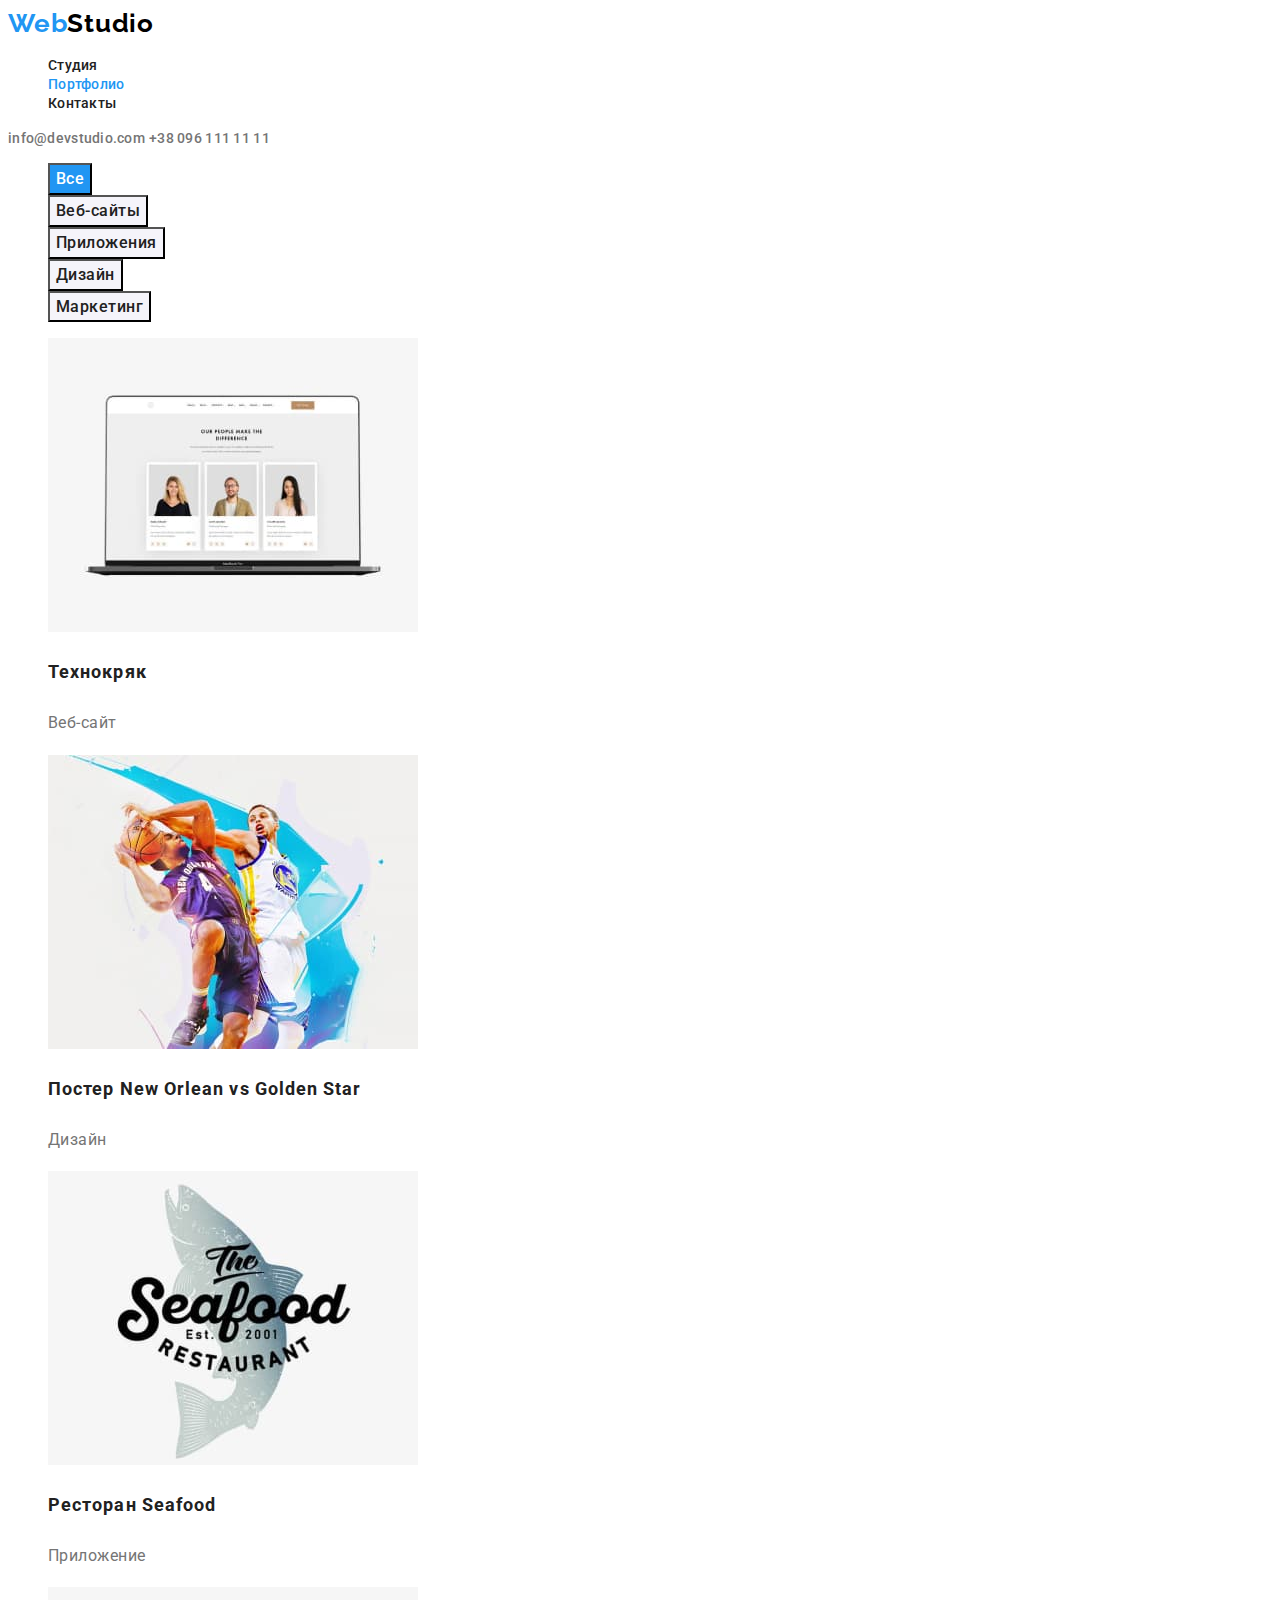
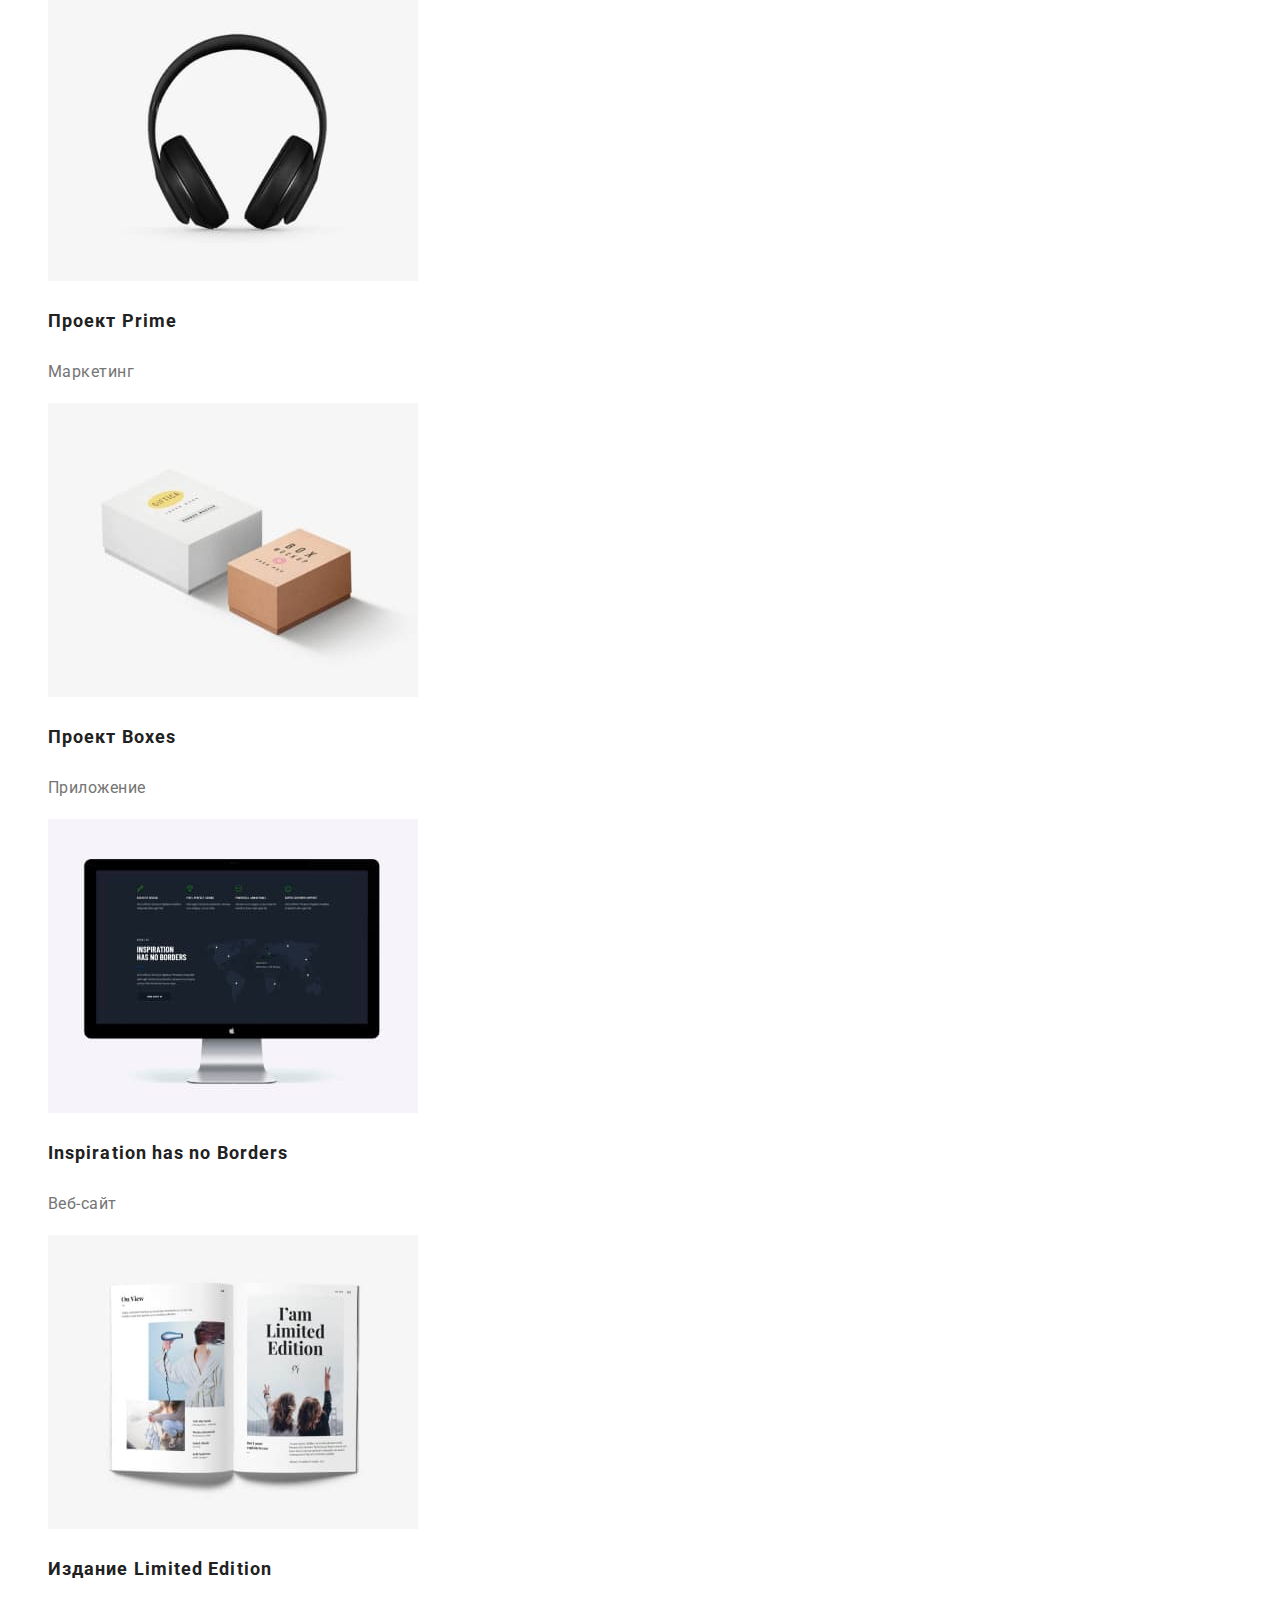
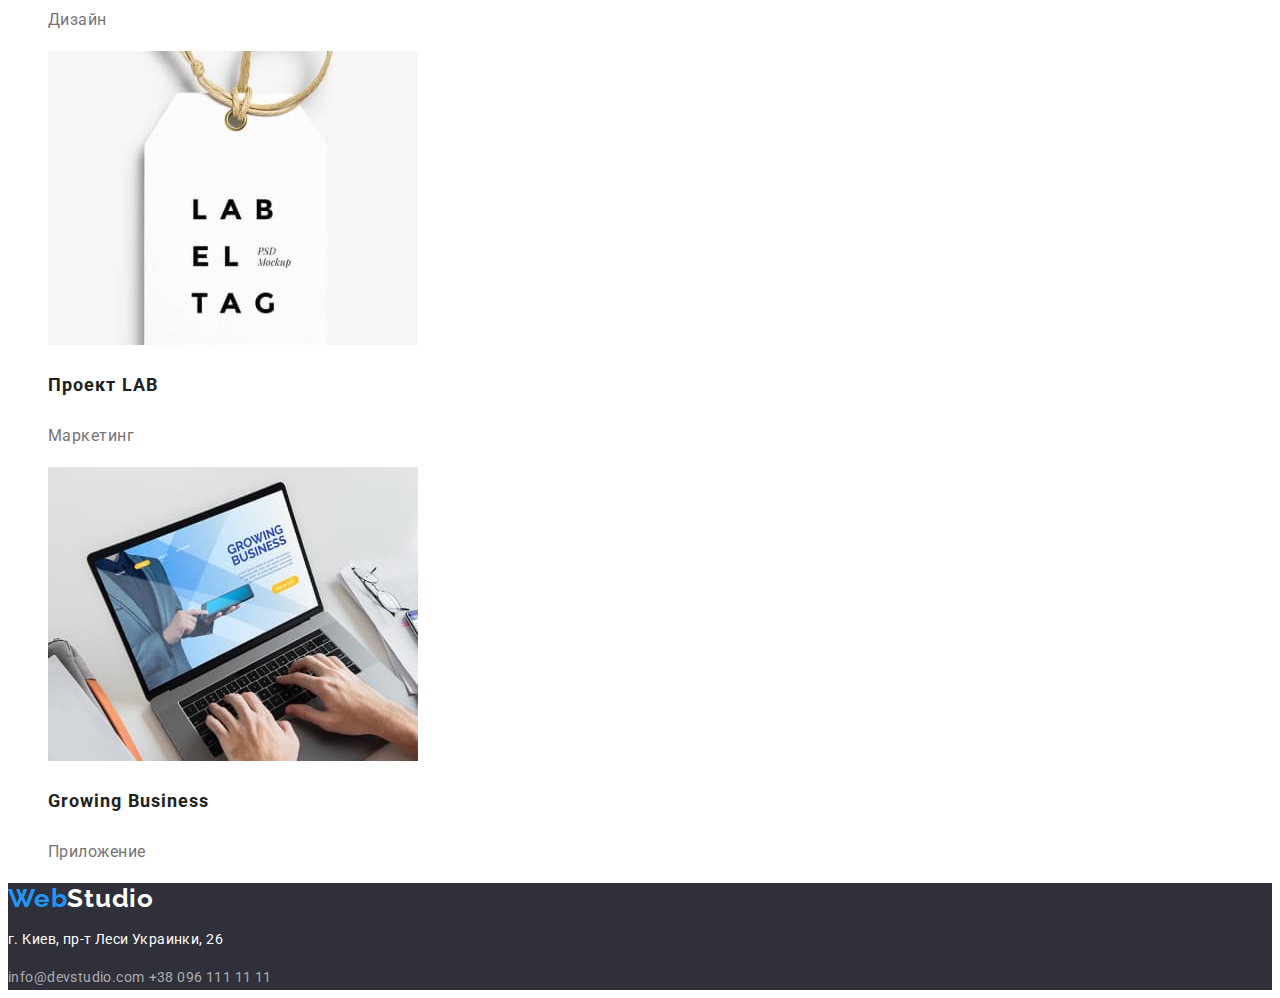
==== portfolio.html @ 4a42e612 "init from hw2" ====
<!DOCTYPE html>
<html lang="ru">
  <head>
    <meta charset="UTF-8" />
    <meta http-equiv="X-UA-Compatible" content="IE=edge" />
    <meta name="viewport" content="width=device-width, initial-scale=1.0" />
    <link rel="preconnect" href="https://fonts.googleapis.com" />
    <link rel="preconnect" href="https://fonts.gstatic.com" crossorigin />
    <link
      href="https://fonts.googleapis.com/css2?family=Raleway:wght@700&family=Roboto:wght@400;500;700;900&display=swap"
      rel="stylesheet"
    />
    <link rel="stylesheet" href="./css/styles.css" />
    <title>Работа 2</title>
  </head>

  <body>
    <header class="header">
      <a href="" class="webstudio-header link"><span class="webstudio-accent">Web</span>Studio</a>
      <nav class="header-navigation">
        <ul class="header-list list">
          <li class="header-item"><a href="./index.html" class="header-link link">Студия</a></li>
          <li class="header-item"><a href="" class="header-link current link">Портфолио</a></li>
          <li class="header-item"><a href="" class="header-link link">Контакты</a></li>
        </ul>
      </nav>
      <a class="header-tel link" href="mailto:info@devstudio.com">info@devstudio.com</a>
      <a class="header-tel link" href="tel:+380961111111">+38 096 111 11 11</a>
    </header>

    <main>
      <section class="portfolio">
        <h2 class="visually-hidden">Фильтры</h2>
        <ul class="filters-list list">
          <li class="filters-item"><button type="button" class="filters-btn current">Все</button></li>
          <li class="filters-item"><button type="button" class="filters-btn">Веб-сайты</button></li>
          <li class="filters-item"><button type="button" class="filters-btn">Приложения</button></li>
          <li class="filters-item"><button type="button" class="filters-btn">Дизайн</button></li>
          <li class="filters-item"><button type="button" class="filters-btn">Маркетинг</button></li>
        </ul>

        <h2 class="visually-hidden">Проекты</h2>
        <ul class="projects-list list">
          <li class="projects-item">
            <img src="./images/p-img1.jpg" width="370" alt="Проект 1" />
            <h3 class="projects-title">Технокряк</h3>
            <p class="projects-text">Веб-сайт</p>
          </li>
          <li class="projects-item">
            <img src="./images/p-img2.jpg" width="370" alt="Проект 2" />
            <h3 class="projects-title">Постер <span lang="en">New Orlean vs Golden Star</span></h3>
            <p class="projects-text">Дизайн</p>
          </li>
          <li class="projects-item">
            <img src="./images/p-img3.jpg" width="370" alt="Проект 3" />
            <h3 class="projects-title">Ресторан <span lang="en">Seafood</span></h3>
            <p class="projects-text">Приложение</p>
          </li>
          <li class="projects-item">
            <img src="./images/p-img4.jpg" width="370" alt="Проект 4" />
            <h3 class="projects-title">Проект <span lang="en">Prime</span></h3>
            <p class="projects-text">Маркетинг</p>
          </li>
          <li class="projects-item">
            <img src="./images/p-img5.jpg" width="370" alt="Проект 5" />
            <h3 class="projects-title">Проект <span lang="en">Boxes</span></h3>
            <p class="projects-text">Приложение</p>
          </li>
          <li class="projects-item">
            <img src="./images/p-img6.jpg" width="370" alt="Проект 6" />
            <h3 class="projects-title" lang="en">Inspiration has no Borders</h3>
            <p class="projects-text">Веб-сайт</p>
          </li>
          <li class="projects-item">
            <img src="./images/p-img7.jpg" width="370" alt="Проект 7" />
            <h3 class="projects-title">Издание <span lang="en">Limited Edition</span></h3>
            <p class="projects-text">Дизайн</p>
          </li>
          <li class="projects-item">
            <img src="./images/p-img8.jpg" width="370" alt="Проект 8" />
            <h3 class="projects-title">Проект <span lang="en">LAB</span></h3>
            <p class="projects-text">Маркетинг</p>
          </li>
          <li class="projects-item">
            <img src="./images/p-img9.jpg" width="370" alt="Проект 9" />
            <h3 class="projects-title" lang="en">Growing Business</h3>
            <p class="projects-text">Приложение</p>
          </li>
        </ul>
      </section>
    </main>

    <footer class="footer">
      <a href="" class="webstudio-footer link"><span class="webstudio-accent">Web</span>Studio</a>
      <address>
        <p class="footer-address">г. Киев, пр-т Леси Украинки, 26</p>
        <a class="footer-tel link" href="mailto:info@devstudio.com">info@devstudio.com</a>
        <a class="footer-tel link" href="tel:+380961111111">+38 096 111 11 11</a>
      </address>
    </footer>
  </body>
</html>
---- css/styles.css ----
:root {
  --main-color: #757575;
  --main-bg-color: #ffffff;
  --webstudio-header-color: #000000;
  --webstudio-footer-color: #ffffff;
  --accent-color: #2196f3;
  --title-color: #212121;
  --dark-bg-color: #2f303a;
  --hero-title-color: #ffffff;
  --btn-text-color: #ffffff;
  --btn-bg-color: #f5f4fa;
  --feature-title-color: #212121;
  --team-bg-color: #f5f4fa;
  --footer-addr-color: #ffffff;
  --footer-tel-color: rgba(255, 255, 255, 0.6);
}

.visually-hidden {
  position: absolute;
  white-space: nowrap;
  width: 1px;
  height: 1px;
  overflow: hidden;
  border: 0;
  padding: 0;
  clip: rect(0 0 0 0);
  clip-path: inset(50%);
  margin: -1px;
}

body {
  /* Основной цвет - цвет абзацев */
  color: var(--main-color);
  /* Основной фон страницы */
  background-color: var(--main-bg-color);
  font-family: 'Roboto', Tahoma, sans-serif;
}

/* Убираем подчеркивание у ссылок */
.link {
  text-decoration: none;
}

/* Убираем точки у списков */
.list {
  list-style: none;
}

/* ---------------------HEADER--------------------- */

.webstudio-header {
  font-family: 'Raleway', Tahoma, sans-serif;
  font-weight: 700;
  font-size: 26px;
  line-height: 1.19;
  letter-spacing: 0.03em;
  color: var(--webstudio-header-color);
}

.webstudio-accent {
  color: var(--accent-color);
}

.header-link {
  font-weight: 500;
  font-size: 14px;
  line-height: 1.14;
  letter-spacing: 0.02em;
  color: var(--title-color);
}

.header-link.current {
  color: var(--accent-color);
}

.header-link:hover,
.header-link:focus {
  color: var(--accent-color);
}

.header-tel {
  font-weight: 500;
  font-size: 14px;
  line-height: 1.14;
  letter-spacing: 0.02em;
  color: inherit;
}

.header-tel:hover,
.header-tel:focus {
  color: var(--accent-color);
}

/* ---------------------HERO--------------------- */

.hero {
  background-color: var(--dark-bg-color);
}

.hero-title {
  font-weight: 900;
  font-size: 44px;
  line-height: 1.36;
  text-align: center;
  letter-spacing: 0.06em;
  text-transform: uppercase;
  color: var(--hero-title-color);
}

.hero-btn {
  font-family: inherit;
  font-weight: 700;
  font-size: 16px;
  line-height: 1.88;
  letter-spacing: 0.06em;
  color: var(--btn-text-color);
  background-color: var(--accent-color);
  cursor: pointer;
  /* display: flex;
  align-items: center;
  text-align: center; */
}

/* ---------------------FEATURE--------------------- */

.feature-title {
  font-size: 14px;
  line-height: 16px;
  letter-spacing: 0.03em;
  text-transform: uppercase;
  color: var(--title-color);
}

.feature-text {
  font-size: 14px;
  line-height: 1.71;
  letter-spacing: 0.03em;
}

/* ---------------------WORK--------------------- */

.section-title {
  font-size: 36px;
  line-height: 1.71;
  text-align: center;
  letter-spacing: 0.03em;
  color: var(--title-color);
}

/* ---------------------TEAM--------------------- */

.team {
  background-color: var(--team-bg-color);
}

.team-item-title {
  font-weight: 500;
  font-size: 16px;
  line-height: 1.19;
  text-align: center;
  letter-spacing: 0.03em;
  color: var(--title-color);
}

.team-item-text {
  font-size: 16px;
  line-height: 1.19;
  text-align: center;
  letter-spacing: 0.03em;
}

/* ---------------------FOOTER--------------------- */

.webstudio-footer {
  font-family: 'Raleway', Tahoma, sans-serif;
  font-weight: 700;
  font-size: 26px;
  line-height: 1.19;
  letter-spacing: 0.03em;
  color: var(--webstudio-footer-color);
}

.footer {
  background-color: var(--dark-bg-color);
}

.footer-address {
  font-size: 14px;
  line-height: 1.71;
  letter-spacing: 0.03em;
  font-style: normal;
  color: var(--footer-addr-color);
}

.footer-tel {
  font-size: 14px;
  line-height: 1.71;
  letter-spacing: 0.03em;
  font-style: normal;
  color: var(--footer-tel-color);
}

.footer-tel:hover,
.footer-tel:focus {
  color: var(--accent-color);
}

/* ---------------------PORTFOLIO--------------------- */

.filters-btn {
  font-family: inherit;
  font-weight: 500;
  font-size: 16px;
  line-height: 1.62;
  text-align: center;
  letter-spacing: 0.03em;
  cursor: pointer;
  color: var(--title-color);
  background-color: var(--btn-bg-color);
}

.filters-btn:hover,
.filters-btn:focus,
.filters-btn.current {
  color: var(--btn-text-color);
  background-color: var(--accent-color);
}

.projects-title {
  font-size: 18px;
  line-height: 2;
  letter-spacing: 0.06em;
  color: var(--title-color);
}

.projects-text {
  font-size: 16px;
  line-height: 1.88;
  letter-spacing: 0.03em;
}
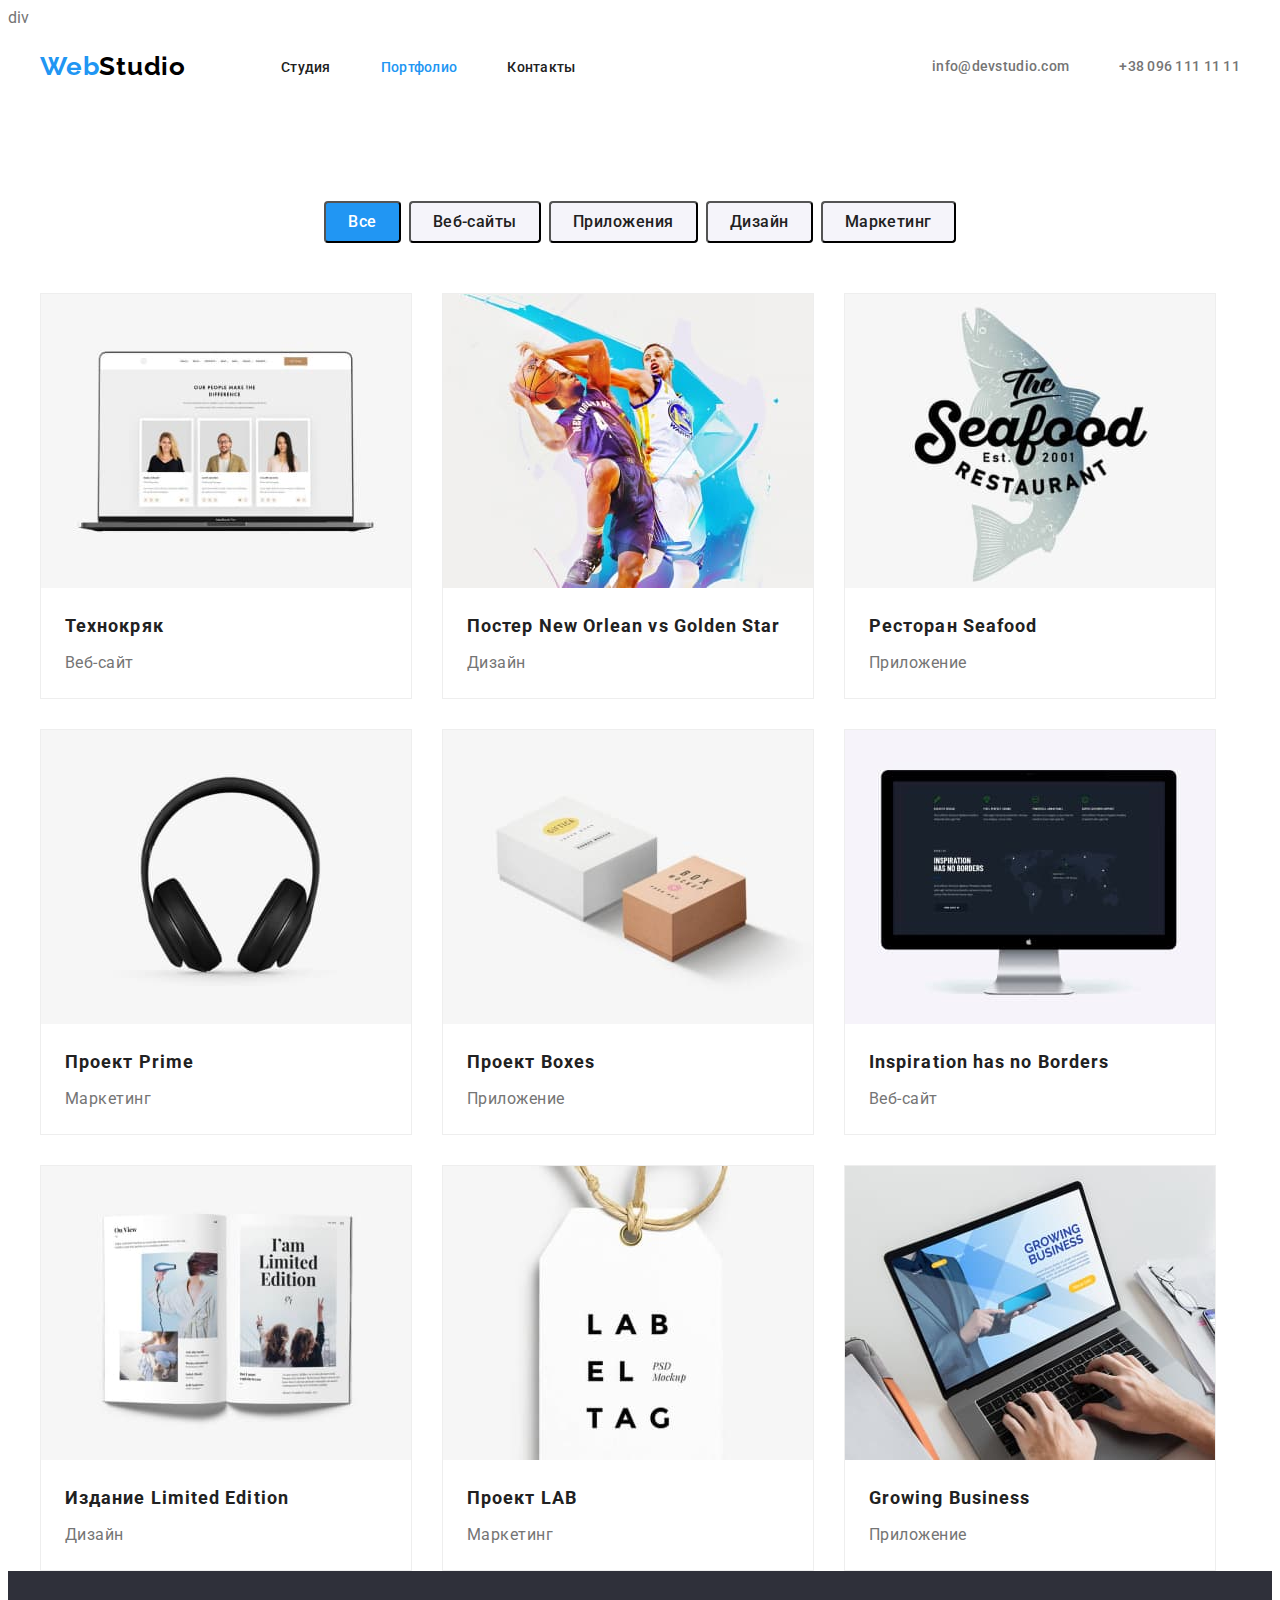
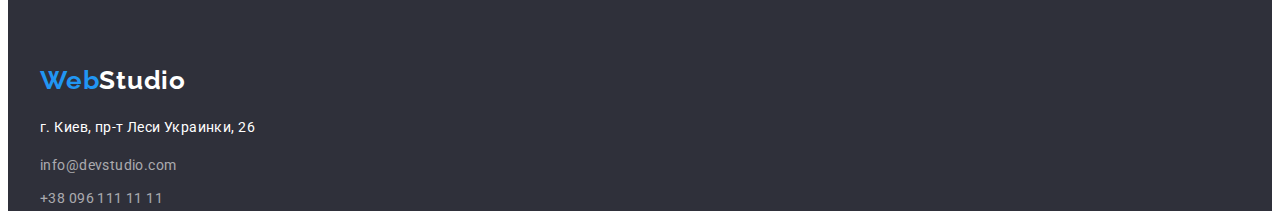
==== commit f74b949b: "version 1" ====
--- a/portfolio.html
+++ b/portfolio.html
@@ -1,4 +1,4 @@
-<!DOCTYPE html>
+div<!DOCTYPE html>
 <html lang="ru">
   <head>
     <meta charset="UTF-8" />
@@ -10,93 +10,107 @@
       href="https://fonts.googleapis.com/css2?family=Raleway:wght@700&family=Roboto:wght@400;500;700;900&display=swap"
       rel="stylesheet"
     />
+    <link
+      rel="stylesheet"
+      href="https://cdnjs.cloudflare.com/ajax/libs/modern-normalize/1.1.0/modern-normalize.min.css"
+      integrity="sha512-wpPYUAdjBVSE4KJnH1VR1HeZfpl1ub8YT/NKx4PuQ5NmX2tKuGu6U/JRp5y+Y8XG2tV+wKQpNHVUX03MfMFn9Q=="
+      crossorigin="anonymous"
+      referrerpolicy="no-referrer"
+    />
+
     <link rel="stylesheet" href="./css/styles.css" />
-    <title>Работа 2</title>
+    <title>Работа 3</title>
   </head>
 
   <body>
     <header class="header">
-      <a href="" class="webstudio-header link"><span class="webstudio-accent">Web</span>Studio</a>
-      <nav class="header-navigation">
-        <ul class="header-list list">
-          <li class="header-item"><a href="./index.html" class="header-link link">Студия</a></li>
-          <li class="header-item"><a href="" class="header-link current link">Портфолио</a></li>
-          <li class="header-item"><a href="" class="header-link link">Контакты</a></li>
+      <div class="container header-nav">
+        <a href="" class="webstudio-header"><span class="webstudio-accent">Web</span>Studio</a>
+        <ul class="site-nav list">
+          <li class="item"><a href="./index.html" class="link">Студия</a></li>
+          <li class="item"><a href="" class="link current">Портфолио</a></li>
+          <li class="item"><a href="" class="link">Контакты</a></li>
         </ul>
-      </nav>
-      <a class="header-tel link" href="mailto:info@devstudio.com">info@devstudio.com</a>
-      <a class="header-tel link" href="tel:+380961111111">+38 096 111 11 11</a>
+        <div class="auth-nav">
+          <a class="auth-tel" href="mailto:info@devstudio.com">info@devstudio.com</a>
+          <a class="auth-tel" href="tel:+380961111111">+38 096 111 11 11</a>
+        </div>
+      </div>
     </header>
 
     <main>
-      <section class="portfolio">
-        <h2 class="visually-hidden">Фильтры</h2>
-        <ul class="filters-list list">
-          <li class="filters-item"><button type="button" class="filters-btn current">Все</button></li>
-          <li class="filters-item"><button type="button" class="filters-btn">Веб-сайты</button></li>
-          <li class="filters-item"><button type="button" class="filters-btn">Приложения</button></li>
-          <li class="filters-item"><button type="button" class="filters-btn">Дизайн</button></li>
-          <li class="filters-item"><button type="button" class="filters-btn">Маркетинг</button></li>
-        </ul>
+      <section class="section">
+        <div class="container">
+          <h2 class="visually-hidden">Фильтры</h2>
+          <ul class="filters list">
+            <li class="item"><button type="button" class="btn current">Все</button></li>
+            <li class="item"><button type="button" class="btn">Веб-сайты</button></li>
+            <li class="item"><button type="button" class="btn">Приложения</button></li>
+            <li class="item"><button type="button" class="btn">Дизайн</button></li>
+            <li class="item"><button type="button" class="btn">Маркетинг</button></li>
+          </ul>
 
-        <h2 class="visually-hidden">Проекты</h2>
-        <ul class="projects-list list">
-          <li class="projects-item">
-            <img src="./images/p-img1.jpg" width="370" alt="Проект 1" />
-            <h3 class="projects-title">Технокряк</h3>
-            <p class="projects-text">Веб-сайт</p>
-          </li>
-          <li class="projects-item">
-            <img src="./images/p-img2.jpg" width="370" alt="Проект 2" />
-            <h3 class="projects-title">Постер <span lang="en">New Orlean vs Golden Star</span></h3>
-            <p class="projects-text">Дизайн</p>
-          </li>
-          <li class="projects-item">
-            <img src="./images/p-img3.jpg" width="370" alt="Проект 3" />
-            <h3 class="projects-title">Ресторан <span lang="en">Seafood</span></h3>
-            <p class="projects-text">Приложение</p>
-          </li>
-          <li class="projects-item">
-            <img src="./images/p-img4.jpg" width="370" alt="Проект 4" />
-            <h3 class="projects-title">Проект <span lang="en">Prime</span></h3>
-            <p class="projects-text">Маркетинг</p>
-          </li>
-          <li class="projects-item">
-            <img src="./images/p-img5.jpg" width="370" alt="Проект 5" />
-            <h3 class="projects-title">Проект <span lang="en">Boxes</span></h3>
-            <p class="projects-text">Приложение</p>
-          </li>
-          <li class="projects-item">
-            <img src="./images/p-img6.jpg" width="370" alt="Проект 6" />
-            <h3 class="projects-title" lang="en">Inspiration has no Borders</h3>
-            <p class="projects-text">Веб-сайт</p>
-          </li>
-          <li class="projects-item">
-            <img src="./images/p-img7.jpg" width="370" alt="Проект 7" />
-            <h3 class="projects-title">Издание <span lang="en">Limited Edition</span></h3>
-            <p class="projects-text">Дизайн</p>
-          </li>
-          <li class="projects-item">
-            <img src="./images/p-img8.jpg" width="370" alt="Проект 8" />
-            <h3 class="projects-title">Проект <span lang="en">LAB</span></h3>
-            <p class="projects-text">Маркетинг</p>
-          </li>
-          <li class="projects-item">
-            <img src="./images/p-img9.jpg" width="370" alt="Проект 9" />
-            <h3 class="projects-title" lang="en">Growing Business</h3>
-            <p class="projects-text">Приложение</p>
-          </li>
-        </ul>
+          <h2 class="visually-hidden">Проекты</h2>
+          <ul class="projects list">
+            <li class="item">
+              <img src="./images/p-img1.jpg" width="370" alt="Проект 1" />
+              <h3 class="title">Технокряк</h3>
+              <p class="text">Веб-сайт</p>
+            </li>
+            <li class="item">
+              <img src="./images/p-img2.jpg" width="370" alt="Проект 2" />
+              <h3 class="title">Постер <span lang="en">New Orlean vs Golden Star</span></h3>
+              <p class="text">Дизайн</p>
+            </li>
+            <li class="item">
+              <img src="./images/p-img3.jpg" width="370" alt="Проект 3" />
+              <h3 class="title">Ресторан <span lang="en">Seafood</span></h3>
+              <p class="text">Приложение</p>
+            </li>
+            <li class="item">
+              <img src="./images/p-img4.jpg" width="370" alt="Проект 4" />
+              <h3 class="title">Проект <span lang="en">Prime</span></h3>
+              <p class="text">Маркетинг</p>
+            </li>
+            <li class="item">
+              <img src="./images/p-img5.jpg" width="370" alt="Проект 5" />
+              <h3 class="title">Проект <span lang="en">Boxes</span></h3>
+              <p class="text">Приложение</p>
+            </li>
+            <li class="item">
+              <img src="./images/p-img6.jpg" width="370" alt="Проект 6" />
+              <h3 class="title" lang="en">Inspiration has no Borders</h3>
+              <p class="text">Веб-сайт</p>
+            </li>
+            <li class="item">
+              <img src="./images/p-img7.jpg" width="370" alt="Проект 7" />
+              <h3 class="title">Издание <span lang="en">Limited Edition</span></h3>
+              <p class="text">Дизайн</p>
+            </li>
+            <li class="item">
+              <img src="./images/p-img8.jpg" width="370" alt="Проект 8" />
+              <h3 class="title">Проект <span lang="en">LAB</span></h3>
+              <p class="text">Маркетинг</p>
+            </li>
+            <li class="item">
+              <img src="./images/p-img9.jpg" width="370" alt="Проект 9" />
+              <h3 class="title" lang="en">Growing Business</h3>
+              <p class="text">Приложение</p>
+            </li>
+          </ul>
+        </div>
       </section>
     </main>
 
-    <footer class="footer">
-      <a href="" class="webstudio-footer link"><span class="webstudio-accent">Web</span>Studio</a>
-      <address>
-        <p class="footer-address">г. Киев, пр-т Леси Украинки, 26</p>
-        <a class="footer-tel link" href="mailto:info@devstudio.com">info@devstudio.com</a>
-        <a class="footer-tel link" href="tel:+380961111111">+38 096 111 11 11</a>
-      </address>
+    <footer class="section footer">
+      <div class="container">
+        <a href="" class="webstudio-footer link"><span class="webstudio-accent">Web</span>Studio</a>
+        <address>
+          <p class="footer-address">г. Киев, пр-т Леси Украинки, 26</p>
+          <a class="footer-tel" href="mailto:info@devstudio.com">info@devstudio.com</a>
+          <a class="footer-tel" href="tel:+380961111111">+38 096 111 11 11</a>
+        </address>
+      </div>
     </footer>
   </body>
 </html>
--- a/css/styles.css
+++ b/css/styles.css
@@ -13,6 +13,7 @@
   --team-bg-color: #f5f4fa;
   --footer-addr-color: #ffffff;
   --footer-tel-color: rgba(255, 255, 255, 0.6);
+  --border-color: #eeeeee;
 }
 
 .visually-hidden {
@@ -29,117 +30,177 @@
 }
 
 body {
+  font-family: 'Roboto', Tahoma, sans-serif;
+
+  /* letter-spacing: -0.015em;
+  font-size: 18px;
+  line-height: 1.67; */
+
   /* Основной цвет - цвет абзацев */
   color: var(--main-color);
   /* Основной фон страницы */
   background-color: var(--main-bg-color);
-  font-family: 'Roboto', Tahoma, sans-serif;
-}
-
-/* Убираем подчеркивание у ссылок */
-.link {
-  text-decoration: none;
-}
-
-/* Убираем точки у списков */
+}
+
+/* Утилиты */
+
+/* Убираем точки и паддинги у списков */
 .list {
+  padding: 0;
+  margin: 0;
   list-style: none;
 }
 
+/* Контейнер */
+.container {
+  margin-left: auto;
+  margin-right: auto;
+  width: 1200px;
+  padding-left: 15px;
+  padding-right: 15px;
+  /* outline: 2px solid tomato; */
+}
+
+img {
+  display: block;
+  width: 100%;
+  height: auto;
+}
+
 /* ---------------------HEADER--------------------- */
 
 .webstudio-header {
+  padding-top: 24px;
+  padding-bottom: 25px;
+
   font-family: 'Raleway', Tahoma, sans-serif;
   font-weight: 700;
   font-size: 26px;
   line-height: 1.19;
   letter-spacing: 0.03em;
+
   color: var(--webstudio-header-color);
+
+  text-decoration: none;
 }
 
 .webstudio-accent {
   color: var(--accent-color);
 }
 
-.header-link {
+.header-nav {
+  display: flex;
+  align-items: center;
+}
+
+.site-nav {
+  display: flex;
+  margin-left: 95px;
+}
+
+.site-nav .item + .item {
+  margin-left: 50px;
+}
+
+.site-nav .link {
+  padding-top: 32px;
+  padding-bottom: 32px;
+
   font-weight: 500;
   font-size: 14px;
   line-height: 1.14;
   letter-spacing: 0.02em;
-  color: var(--title-color);
-}
-
-.header-link.current {
+
+  color: var(--title-color);
+
+  text-decoration: none;
+}
+
+.site-nav .link:hover,
+.site-nav .link:focus {
   color: var(--accent-color);
 }
 
-.header-link:hover,
-.header-link:focus {
+.site-nav .link.current {
   color: var(--accent-color);
 }
 
-.header-tel {
+.auth-nav {
+  display: flex;
+  margin-left: auto;
+}
+
+.auth-nav .auth-tel + .auth-tel {
+  margin-left: 50px;
+}
+
+.auth-tel {
+  padding-top: 32px;
+  padding-bottom: 32px;
+
   font-weight: 500;
   font-size: 14px;
   line-height: 1.14;
   letter-spacing: 0.02em;
+
   color: inherit;
-}
-
-.header-tel:hover,
-.header-tel:focus {
+
+  text-decoration: none;
+}
+
+.auth-tel:hover,
+.auth-tel:focus {
   color: var(--accent-color);
 }
 
 /* ---------------------HERO--------------------- */
 
 .hero {
+  text-align: center;
+
   background-color: var(--dark-bg-color);
 }
 
 .hero-title {
+  margin-top: 0;
+  margin-bottom: 30px;
+
   font-weight: 900;
   font-size: 44px;
   line-height: 1.36;
-  text-align: center;
   letter-spacing: 0.06em;
   text-transform: uppercase;
+
   color: var(--hero-title-color);
 }
 
 .hero-btn {
+  display: inline-block;
+  padding: 10px 32px;
+  min-width: 200px;
+
   font-family: inherit;
   font-weight: 700;
   font-size: 16px;
   line-height: 1.88;
   letter-spacing: 0.06em;
+
   color: var(--btn-text-color);
   background-color: var(--accent-color);
+
   cursor: pointer;
-  /* display: flex;
-  align-items: center;
-  text-align: center; */
-}
-
-/* ---------------------FEATURE--------------------- */
-
-.feature-title {
-  font-size: 14px;
-  line-height: 16px;
-  letter-spacing: 0.03em;
-  text-transform: uppercase;
-  color: var(--title-color);
-}
-
-.feature-text {
-  font-size: 14px;
-  line-height: 1.71;
-  letter-spacing: 0.03em;
-}
-
-/* ---------------------WORK--------------------- */
+}
+
+/* ---------------------SECTION--------------------- */
+
+.section {
+  padding-top: 94px;
+}
 
 .section-title {
+  margin-top: 0;
+  margin-bottom: 50px;
+
   font-size: 36px;
   line-height: 1.71;
   text-align: center;
@@ -147,13 +208,73 @@
   color: var(--title-color);
 }
 
+/* ---------------------FEATURE--------------------- */
+
+.feature-list {
+  display: flex;
+  flex-wrap: wrap;
+}
+
+.feature-list .item {
+  width: 270px;
+}
+.feature-list .item + .item {
+  margin-left: 30px;
+}
+
+.feature-list .title {
+  margin-top: 0px;
+  margin-bottom: 10px;
+
+  font-size: 14px;
+  line-height: 16px;
+  letter-spacing: 0.03em;
+  text-transform: uppercase;
+  color: var(--title-color);
+}
+
+.feature-list .text {
+  margin-top: 0;
+  margin-bottom: 0;
+
+  font-size: 14px;
+  line-height: 1.71;
+  letter-spacing: 0.03em;
+}
+
+/* ---------------------WORK--------------------- */
+
+.work-list {
+  display: flex;
+  flex-wrap: wrap;
+}
+
+.work-list .item {
+  width: 370px;
+}
+
+.work-list .item + .item {
+  margin-left: 30px;
+}
+
 /* ---------------------TEAM--------------------- */
 
-.team {
-  background-color: var(--team-bg-color);
-}
-
-.team-item-title {
+.team-list {
+  display: flex;
+  flex-wrap: wrap;
+}
+
+.team-list .item {
+  width: 270px;
+}
+.team-list .item + .item {
+  margin-left: 30px;
+}
+
+.team-list .title {
+  margin-top: 0;
+  margin-bottom: 10px;
+
   font-weight: 500;
   font-size: 16px;
   line-height: 1.19;
@@ -162,7 +283,7 @@
   color: var(--title-color);
 }
 
-.team-item-text {
+.team-list .text {
   font-size: 16px;
   line-height: 1.19;
   text-align: center;
@@ -171,20 +292,27 @@
 
 /* ---------------------FOOTER--------------------- */
 
+.footer {
+  margin-bottom: 0;
+
+  background-color: var(--dark-bg-color);
+}
+
 .webstudio-footer {
+  margin-top: 60px;
+
   font-family: 'Raleway', Tahoma, sans-serif;
   font-weight: 700;
   font-size: 26px;
   line-height: 1.19;
   letter-spacing: 0.03em;
   color: var(--webstudio-footer-color);
-}
-
-.footer {
-  background-color: var(--dark-bg-color);
+  text-decoration: none;
 }
 
 .footer-address {
+  margin-top: 20px;
+
   font-size: 14px;
   line-height: 1.71;
   letter-spacing: 0.03em;
@@ -193,11 +321,16 @@
 }
 
 .footer-tel {
+  margin-top: 9px;
+
+  display: block;
   font-size: 14px;
   line-height: 1.71;
   letter-spacing: 0.03em;
   font-style: normal;
   color: var(--footer-tel-color);
+
+  text-decoration: none;
 }
 
 .footer-tel:hover,
@@ -207,7 +340,20 @@
 
 /* ---------------------PORTFOLIO--------------------- */
 
-.filters-btn {
+.filters {
+  display: flex;
+  flex-wrap: wrap;
+  justify-content: center;
+  margin-bottom: 50px;
+}
+
+.filters .item + .item {
+  margin-left: 8px;
+}
+.filters .btn {
+  padding: 6px 22px;
+  border-radius: 4px;
+  min-width: 73px;
   font-family: inherit;
   font-weight: 500;
   font-size: 16px;
@@ -219,21 +365,37 @@
   background-color: var(--btn-bg-color);
 }
 
-.filters-btn:hover,
-.filters-btn:focus,
-.filters-btn.current {
+.filters .btn:hover,
+.filters .btn:focus,
+.filters .btn.current {
   color: var(--btn-text-color);
   background-color: var(--accent-color);
 }
 
-.projects-title {
+.projects {
+  display: flex;
+  flex-wrap: wrap;
+  margin: -15px;
+}
+
+.projects .item {
+  width: 370px;
+  margin: 15px;
+
+  border: 1px solid var(--border-color);
+}
+
+.projects .title {
+  margin: 20px 24px 0 24px;
   font-size: 18px;
   line-height: 2;
   letter-spacing: 0.06em;
   color: var(--title-color);
 }
 
-.projects-text {
+.projects .text {
+  margin: 4px 24px 20px 24px;
+
   font-size: 16px;
   line-height: 1.88;
   letter-spacing: 0.03em;
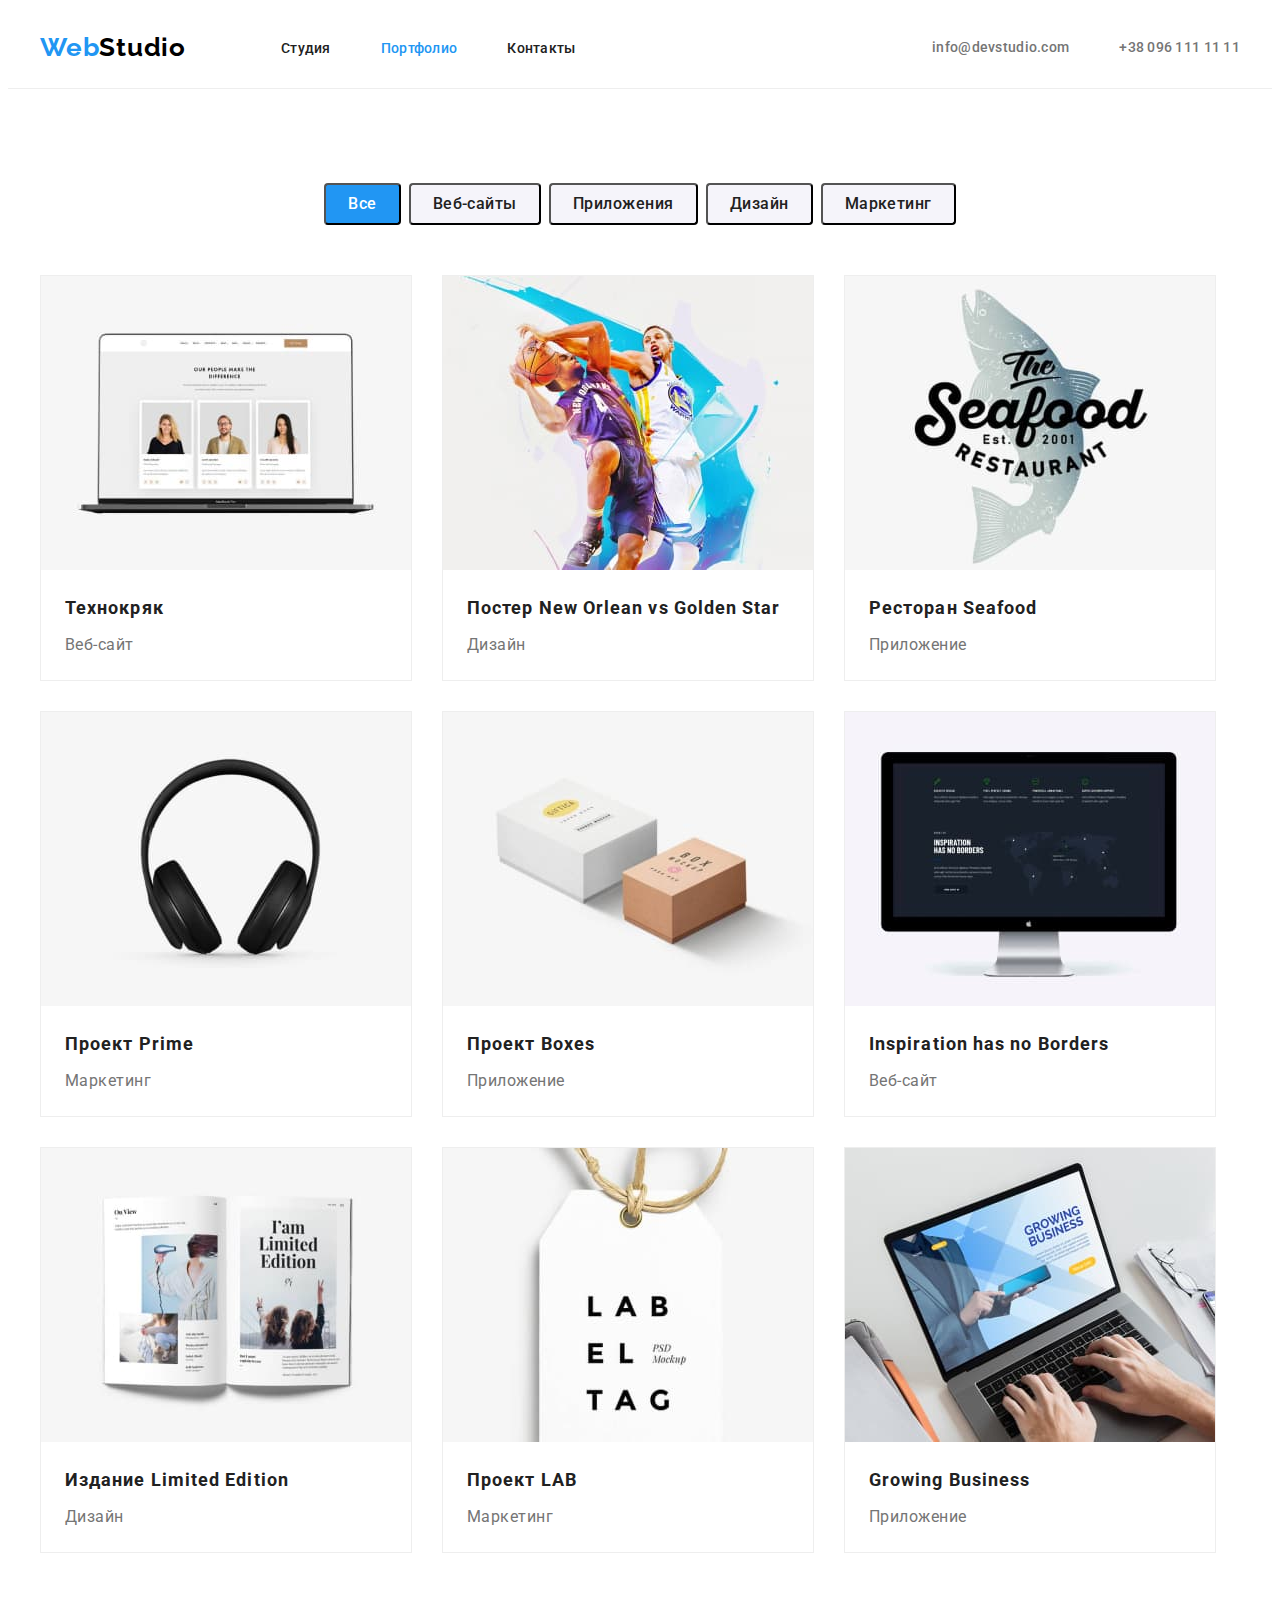
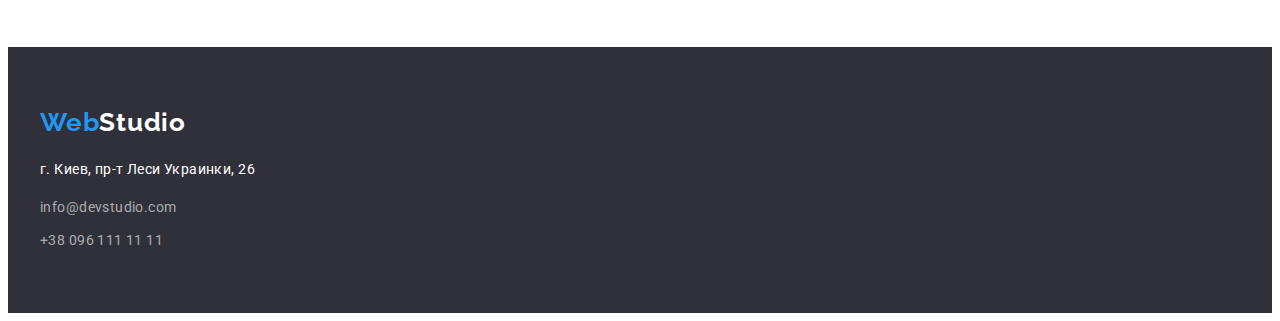
==== commit ce3bf0ee: "correct errors" ====
--- a/portfolio.html
+++ b/portfolio.html
@@ -1,4 +1,4 @@
-div<!DOCTYPE html>
+<!DOCTYPE html>
 <html lang="ru">
   <head>
     <meta charset="UTF-8" />
@@ -54,48 +54,66 @@
           <ul class="projects list">
             <li class="item">
               <img src="./images/p-img1.jpg" width="370" alt="Проект 1" />
-              <h3 class="title">Технокряк</h3>
-              <p class="text">Веб-сайт</p>
+              <div class="project-data">
+                <h3 class="title">Технокряк</h3>
+                <p class="text">Веб-сайт</p>
+              </div>
             </li>
             <li class="item">
               <img src="./images/p-img2.jpg" width="370" alt="Проект 2" />
-              <h3 class="title">Постер <span lang="en">New Orlean vs Golden Star</span></h3>
-              <p class="text">Дизайн</p>
+              <div class="project-data">
+                <h3 class="title">Постер <span lang="en">New Orlean vs Golden Star</span></h3>
+                <p class="text">Дизайн</p>
+              </div>
             </li>
             <li class="item">
               <img src="./images/p-img3.jpg" width="370" alt="Проект 3" />
-              <h3 class="title">Ресторан <span lang="en">Seafood</span></h3>
-              <p class="text">Приложение</p>
+              <div class="project-data">
+                <h3 class="title">Ресторан <span lang="en">Seafood</span></h3>
+                <p class="text">Приложение</p>
+              </div>
             </li>
             <li class="item">
               <img src="./images/p-img4.jpg" width="370" alt="Проект 4" />
-              <h3 class="title">Проект <span lang="en">Prime</span></h3>
-              <p class="text">Маркетинг</p>
+              <div class="project-data">
+                <h3 class="title">Проект <span lang="en">Prime</span></h3>
+                <p class="text">Маркетинг</p>
+              </div>
             </li>
             <li class="item">
               <img src="./images/p-img5.jpg" width="370" alt="Проект 5" />
-              <h3 class="title">Проект <span lang="en">Boxes</span></h3>
-              <p class="text">Приложение</p>
+              <div class="project-data">
+                <h3 class="title">Проект <span lang="en">Boxes</span></h3>
+                <p class="text">Приложение</p>
+              </div>
             </li>
             <li class="item">
               <img src="./images/p-img6.jpg" width="370" alt="Проект 6" />
-              <h3 class="title" lang="en">Inspiration has no Borders</h3>
-              <p class="text">Веб-сайт</p>
+              <div class="project-data">
+                <h3 class="title" lang="en">Inspiration has no Borders</h3>
+                <p class="text">Веб-сайт</p>
+              </div>
             </li>
             <li class="item">
               <img src="./images/p-img7.jpg" width="370" alt="Проект 7" />
-              <h3 class="title">Издание <span lang="en">Limited Edition</span></h3>
-              <p class="text">Дизайн</p>
+              <div class="project-data">
+                <h3 class="title">Издание <span lang="en">Limited Edition</span></h3>
+                <p class="text">Дизайн</p>
+              </div>
             </li>
             <li class="item">
               <img src="./images/p-img8.jpg" width="370" alt="Проект 8" />
-              <h3 class="title">Проект <span lang="en">LAB</span></h3>
-              <p class="text">Маркетинг</p>
+              <div class="project-data">
+                <h3 class="title">Проект <span lang="en">LAB</span></h3>
+                <p class="text">Маркетинг</p>
+              </div>
             </li>
             <li class="item">
               <img src="./images/p-img9.jpg" width="370" alt="Проект 9" />
-              <h3 class="title" lang="en">Growing Business</h3>
-              <p class="text">Приложение</p>
+              <div class="project-data">
+                <h3 class="title" lang="en">Growing Business</h3>
+                <p class="text">Приложение</p>
+              </div>
             </li>
           </ul>
         </div>
--- a/css/styles.css
+++ b/css/styles.css
@@ -11,6 +11,7 @@
   --btn-bg-color: #f5f4fa;
   --feature-title-color: #212121;
   --team-bg-color: #f5f4fa;
+  --team-card-color: #ffffff;
   --footer-addr-color: #ffffff;
   --footer-tel-color: rgba(255, 255, 255, 0.6);
   --border-color: #eeeeee;
@@ -88,6 +89,9 @@
   color: var(--accent-color);
 }
 
+.header {
+  border-bottom: 1px solid var(--border-color);
+}
 .header-nav {
   display: flex;
   align-items: center;
@@ -156,6 +160,8 @@
 /* ---------------------HERO--------------------- */
 
 .hero {
+  padding-top: 200px;
+  padding-bottom: 200px;
   text-align: center;
 
   background-color: var(--dark-bg-color);
@@ -197,12 +203,16 @@
   padding-top: 94px;
 }
 
+.section-padding-bottom {
+  padding-bottom: 94px;
+}
+
 .section-title {
   margin-top: 0;
   margin-bottom: 50px;
 
   font-size: 36px;
-  line-height: 1.71;
+  line-height: 1.17;
   text-align: center;
   letter-spacing: 0.03em;
   color: var(--title-color);
@@ -218,6 +228,7 @@
 .feature-list .item {
   width: 270px;
 }
+
 .feature-list .item + .item {
   margin-left: 30px;
 }
@@ -266,9 +277,26 @@
 
 .team-list .item {
   width: 270px;
-}
+
+  border-radius: 0px 0px 4px 4px;
+  border: 1px solid var(--border-color);
+}
+
 .team-list .item + .item {
   margin-left: 30px;
+}
+
+.team {
+  padding-top: 30px;
+  padding-bottom: 30px;
+  margin-top: 0px;
+
+  background-color: var(--team-card-color);
+}
+
+.team-add {
+  padding-bottom: 94px;
+  background-color: var(--team-bg-color);
 }
 
 .team-list .title {
@@ -293,14 +321,16 @@
 /* ---------------------FOOTER--------------------- */
 
 .footer {
-  margin-bottom: 0;
+  display: block;
+
+  padding-top: 60px;
+  padding-bottom: 60px;
+  margin: 0;
 
   background-color: var(--dark-bg-color);
 }
 
 .webstudio-footer {
-  margin-top: 60px;
-
   font-family: 'Raleway', Tahoma, sans-serif;
   font-weight: 700;
   font-size: 26px;
@@ -331,6 +361,9 @@
   color: var(--footer-tel-color);
 
   text-decoration: none;
+}
+
+.footer-address .footer-tel + footer-tel {
 }
 
 .footer-tel:hover,
@@ -375,7 +408,7 @@
 .projects {
   display: flex;
   flex-wrap: wrap;
-  margin: -15px;
+  margin: -15px -15px 79px -15px;
 }
 
 .projects .item {
@@ -385,16 +418,20 @@
   border: 1px solid var(--border-color);
 }
 
-.projects .title {
-  margin: 20px 24px 0 24px;
+.project-data {
+  margin: 20px 24px;
+}
+
+.project-data .title {
+  margin: 0;
   font-size: 18px;
   line-height: 2;
   letter-spacing: 0.06em;
   color: var(--title-color);
 }
 
-.projects .text {
-  margin: 4px 24px 20px 24px;
+.project-data .text {
+  margin: 4px 0 0 0;
 
   font-size: 16px;
   line-height: 1.88;
